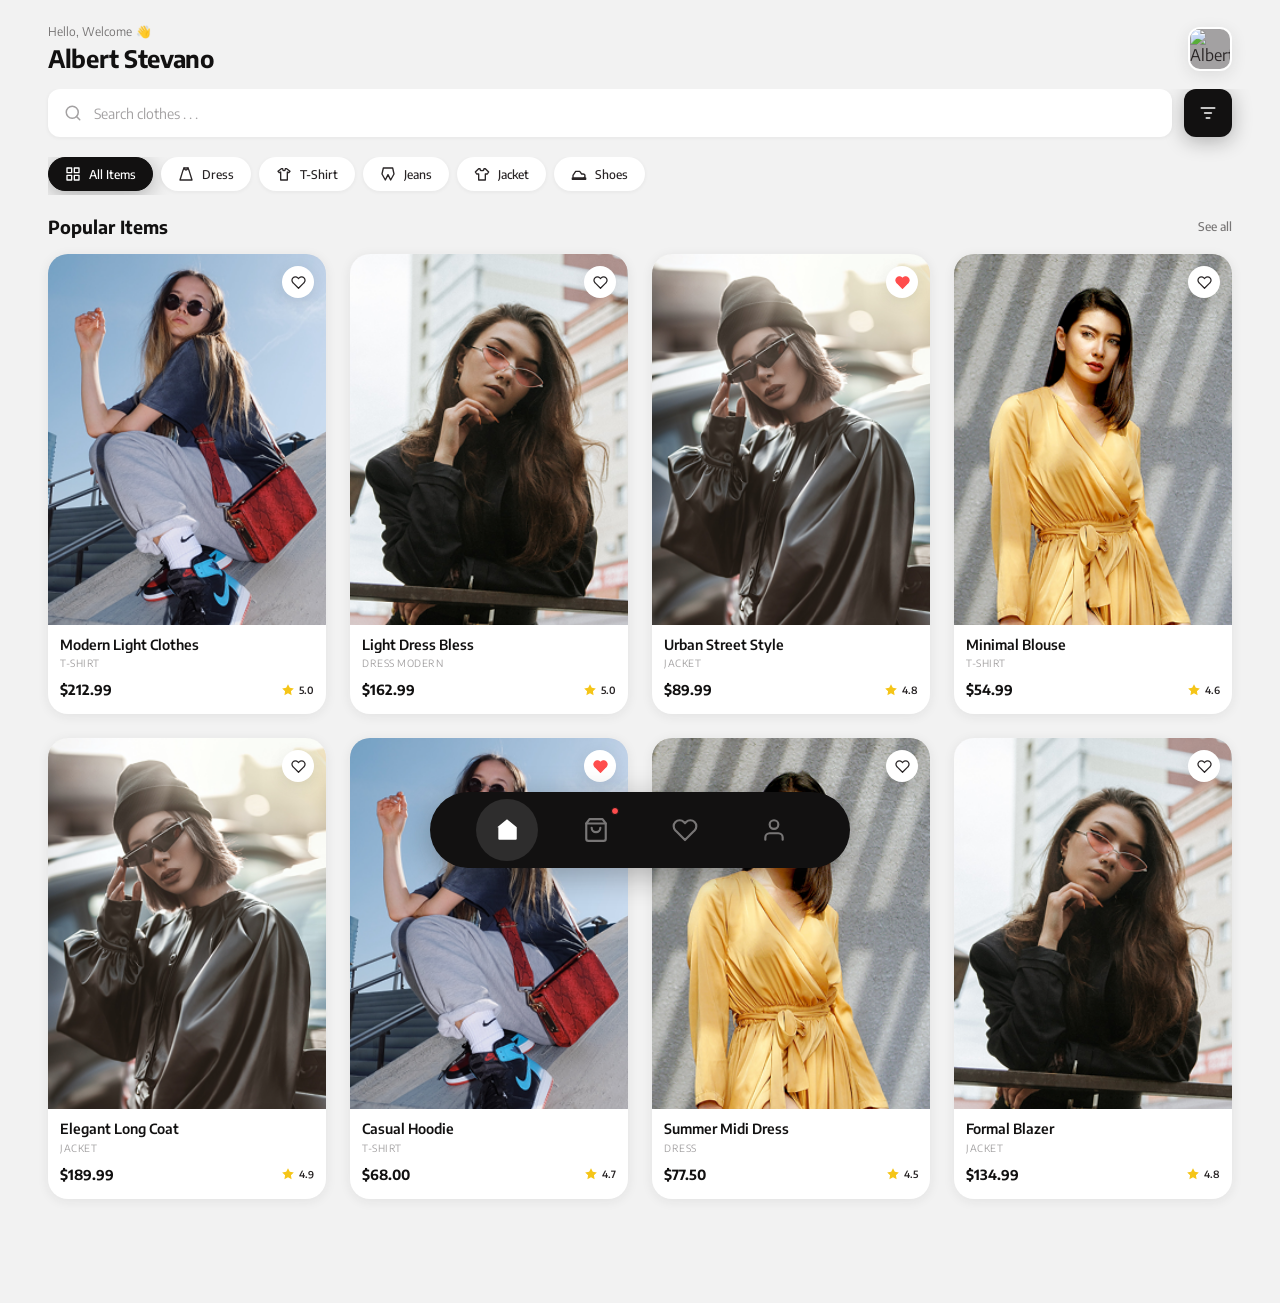
==== index.html @ 37c32e13 "feat :memo: : TEST" ====
<!DOCTYPE html>
<html lang="en">
<head>
  <meta charset="UTF-8" />
  <meta name="viewport" content="width=device-width, initial-scale=1.0" />
  <meta name="description" content="Clothing Store — Discover the latest fashion trends" />
  <title>Clothing Store — Home</title>
  <link rel="stylesheet" href="css/style.css" />
</head>
<body>

<div class="app">

  <!-- ─── Header ─────────────────────────── -->
  <header class="header" role="banner">
    <div class="greeting">
      <span class="hello">Hello, Welcome <span aria-hidden="true">👋</span></span>
      <h1 class="user-name">Albert Stevano</h1>
    </div>

    <a href="#profile" class="avatar" aria-label="View profile">
      <!-- Coloca tu foto en: storage/img/avatar.jpg -->
      <img src="storage/img/avatar.jpg" alt="Albert Stevano" />
    </a>
  </header>

  <!-- ─── Search ──────────────────────────── -->
  <section class="search" aria-label="Search products">
    <div class="search-wrap">
      <svg class="search-icon" viewBox="0 0 24 24" fill="none" stroke="currentColor"
           stroke-width="2" stroke-linecap="round" stroke-linejoin="round" aria-hidden="true">
        <circle cx="11" cy="11" r="8"/><path d="m21 21-4.35-4.35"/>
      </svg>
      <label for="search" class="u-hidden">Search clothes</label>
      <input id="search" class="search-input" type="search"
             placeholder="Search clothes . . ." autocomplete="off" />
    </div>

    <button class="filter-btn" type="button" aria-label="Open filters">
      <svg viewBox="0 0 24 24" fill="none" stroke="currentColor"
           stroke-width="2" stroke-linecap="round" stroke-linejoin="round" aria-hidden="true">
        <line x1="4" y1="6" x2="20" y2="6"/>
        <line x1="8" y1="12" x2="16" y2="12"/>
        <line x1="10" y1="18" x2="14" y2="18"/>
      </svg>
    </button>
  </section>

  <!-- ─── Categories ──────────────────────── -->
  <nav class="categories" aria-label="Product categories">
    <ul class="cat-list" role="list">

      <li>
        <a href="#all" class="cat-item active" aria-current="true">
          <svg viewBox="0 0 24 24" fill="none" stroke="currentColor" stroke-width="2"
               stroke-linecap="round" stroke-linejoin="round" aria-hidden="true">
            <rect x="3" y="3" width="7" height="7"/><rect x="14" y="3" width="7" height="7"/>
            <rect x="3" y="14" width="7" height="7"/><rect x="14" y="14" width="7" height="7"/>
          </svg>
          All Items
        </a>
      </li>

      <li>
        <a href="#dress" class="cat-item">
          <svg viewBox="0 0 24 24" fill="none" stroke="currentColor" stroke-width="2"
               stroke-linecap="round" stroke-linejoin="round" aria-hidden="true">
            <path d="M9 3H15L17 8L21 21H3L7 8L9 3Z"/>
            <path d="M9 3C9 3 10 6 12 6C14 6 15 3 15 3"/>
          </svg>
          Dress
        </a>
      </li>

      <li>
        <a href="#tshirt" class="cat-item">
          <svg viewBox="0 0 24 24" fill="none" stroke="currentColor" stroke-width="2"
               stroke-linecap="round" stroke-linejoin="round" aria-hidden="true">
            <path d="M3 8L8 4H10C10 4 10 7 12 7C14 7 14 4 14 4H16L21 8L19 10L17 9V21H7V9L5 10L3 8Z"/>
          </svg>
          T-Shirt
        </a>
      </li>

      <li>
        <a href="#jeans" class="cat-item">
          <svg viewBox="0 0 24 24" fill="none" stroke="currentColor" stroke-width="2"
               stroke-linecap="round" stroke-linejoin="round" aria-hidden="true">
            <path d="M5 3H19L21 12L16 21L12 13L8 21L3 12L5 3Z"/>
          </svg>
          Jeans
        </a>
      </li>

      <li>
        <a href="#jacket" class="cat-item">
          <svg viewBox="0 0 24 24" fill="none" stroke="currentColor" stroke-width="2"
               stroke-linecap="round" stroke-linejoin="round" aria-hidden="true">
            <path d="M2 9L7 4H9C9 4 9 7 12 7C15 7 15 4 15 4H17L22 9L20 12H17V21H7V12H4L2 9Z"/>
          </svg>
          Jacket
        </a>
      </li>

      <li>
        <a href="#shoes" class="cat-item">
          <svg viewBox="0 0 24 24" fill="none" stroke="currentColor" stroke-width="2"
               stroke-linecap="round" stroke-linejoin="round" aria-hidden="true">
            <path d="M2 18h20v2H2zM3 14l4-6h6l3 4h2a3 3 0 0 1 0 6H3v-4z"/>
          </svg>
          Shoes
        </a>
      </li>

    </ul>
  </nav>

  <!-- ─── Main Content ─────────────────────── -->
  <main id="main-content">

    <div class="section-head">
      <h2 class="section-title">Popular Items</h2>
      <a href="#all-items" class="view-all">See all</a>
    </div>

    <section class="products" aria-label="Product listing">
      <div class="products-grid">

        <!-- Card 1 -->
        <article class="product-card">
          <a href="views/detail.html#product-1" class="product-img" aria-label="View Modern Light Clothes">
            <!-- Coloca la imagen en: storage/img/product-1.jpg -->
            <img src="storage/img/product-1.png" alt="Modern Light Clothes" />
            <button class="btn-fav" aria-label="Add to favorites" type="button">
              <svg viewBox="0 0 24 24" fill="none" stroke="currentColor" stroke-width="2"
                   stroke-linecap="round" stroke-linejoin="round" aria-hidden="true">
                <path d="M20.84 4.61a5.5 5.5 0 0 0-7.78 0L12 5.67l-1.06-1.06a5.5 5.5 0 0 0-7.78 7.78l1.06 1.06L12 21.23l7.78-7.78 1.06-1.06a5.5 5.5 0 0 0 0-7.78z"/>
              </svg>
            </button>
          </a>
          <div class="card-body">
            <h3 class="product-title">Modern Light Clothes</h3>
            <span class="product-cat">T-Shirt</span>
            <div class="card-footer">
              <span class="product-price">$212.99</span>
              <div class="rating" aria-label="5.0 stars">
                <svg class="star-icon" viewBox="0 0 24 24" aria-hidden="true">
                  <polygon points="12 2 15.09 8.26 22 9.27 17 14.14 18.18 21.02 12 17.77 5.82 21.02 7 14.14 2 9.27 8.91 8.26 12 2"/>
                </svg>
                <span class="rating-val">5.0</span>
              </div>
            </div>
          </div>
        </article>

        <!-- Card 2 -->
        <article class="product-card">
          <a href="views/detail.html#product-2" class="product-img" aria-label="View Light Dress Bless">
            <!-- Coloca la imagen en: storage/img/product-2.jpg -->
            <img src="storage/img/product-2.png" alt="Light Dress Bless" />
            <button class="btn-fav" aria-label="Add to favorites" type="button">
              <svg viewBox="0 0 24 24" fill="none" stroke="currentColor" stroke-width="2"
                   stroke-linecap="round" stroke-linejoin="round" aria-hidden="true">
                <path d="M20.84 4.61a5.5 5.5 0 0 0-7.78 0L12 5.67l-1.06-1.06a5.5 5.5 0 0 0-7.78 7.78l1.06 1.06L12 21.23l7.78-7.78 1.06-1.06a5.5 5.5 0 0 0 0-7.78z"/>
              </svg>
            </button>
          </a>
          <div class="card-body">
            <h3 class="product-title">Light Dress Bless</h3>
            <span class="product-cat">Dress modern</span>
            <div class="card-footer">
              <span class="product-price">$162.99</span>
              <div class="rating" aria-label="5.0 stars">
                <svg class="star-icon" viewBox="0 0 24 24" aria-hidden="true">
                  <polygon points="12 2 15.09 8.26 22 9.27 17 14.14 18.18 21.02 12 17.77 5.82 21.02 7 14.14 2 9.27 8.91 8.26 12 2"/>
                </svg>
                <span class="rating-val">5.0</span>
              </div>
            </div>
          </div>
        </article>

        <!-- Card 3 -->
        <article class="product-card">
          <a href="views/detail.html#product-3" class="product-img" aria-label="View Urban Street Style">
            <!-- Coloca la imagen en: storage/img/product-3.jpg -->
            <img src="storage/img/product-3.png" alt="Urban Street Style" />
            <button class="btn-fav active" aria-label="Remove from favorites" type="button">
              <svg viewBox="0 0 24 24" fill="currentColor" stroke="currentColor" stroke-width="2"
                   stroke-linecap="round" stroke-linejoin="round" aria-hidden="true"
                   style="fill:#FF4D4D;color:#FF4D4D">
                <path d="M20.84 4.61a5.5 5.5 0 0 0-7.78 0L12 5.67l-1.06-1.06a5.5 5.5 0 0 0-7.78 7.78l1.06 1.06L12 21.23l7.78-7.78 1.06-1.06a5.5 5.5 0 0 0 0-7.78z"/>
              </svg>
            </button>
          </a>
          <div class="card-body">
            <h3 class="product-title">Urban Street Style</h3>
            <span class="product-cat">Jacket</span>
            <div class="card-footer">
              <span class="product-price">$89.99</span>
              <div class="rating" aria-label="4.8 stars">
                <svg class="star-icon" viewBox="0 0 24 24" aria-hidden="true">
                  <polygon points="12 2 15.09 8.26 22 9.27 17 14.14 18.18 21.02 12 17.77 5.82 21.02 7 14.14 2 9.27 8.91 8.26 12 2"/>
                </svg>
                <span class="rating-val">4.8</span>
              </div>
            </div>
          </div>
        </article>

        <!-- Card 4 -->
        <article class="product-card">
          <a href="views/detail.html#product-4" class="product-img" aria-label="View Minimal Blouse">
            <!-- Coloca la imagen en: storage/img/product-4.jpg -->
            <img src="storage/img/product-4.png" alt="Minimal Blouse" />
            <button class="btn-fav" aria-label="Add to favorites" type="button">
              <svg viewBox="0 0 24 24" fill="none" stroke="currentColor" stroke-width="2"
                   stroke-linecap="round" stroke-linejoin="round" aria-hidden="true">
                <path d="M20.84 4.61a5.5 5.5 0 0 0-7.78 0L12 5.67l-1.06-1.06a5.5 5.5 0 0 0-7.78 7.78l1.06 1.06L12 21.23l7.78-7.78 1.06-1.06a5.5 5.5 0 0 0 0-7.78z"/>
              </svg>
            </button>
          </a>
          <div class="card-body">
            <h3 class="product-title">Minimal Blouse</h3>
            <span class="product-cat">T-Shirt</span>
            <div class="card-footer">
              <span class="product-price">$54.99</span>
              <div class="rating" aria-label="4.6 stars">
                <svg class="star-icon" viewBox="0 0 24 24" aria-hidden="true">
                  <polygon points="12 2 15.09 8.26 22 9.27 17 14.14 18.18 21.02 12 17.77 5.82 21.02 7 14.14 2 9.27 8.91 8.26 12 2"/>
                </svg>
                <span class="rating-val">4.6</span>
              </div>
            </div>
          </div>
        </article>

        <!-- Card 5 — NEW: Elegant Coat -->
        <article class="product-card">
          <a href="views/detail.html#product-5" class="product-img" aria-label="View Elegant Coat">
            <!-- Coloca la imagen en: storage/img/product-5.jpg -->
            <img src="storage/img/product-3.png" alt="Elegant Long Coat" />
            <button class="btn-fav" aria-label="Add to favorites" type="button">
              <svg viewBox="0 0 24 24" fill="none" stroke="currentColor" stroke-width="2"
                   stroke-linecap="round" stroke-linejoin="round" aria-hidden="true">
                <path d="M20.84 4.61a5.5 5.5 0 0 0-7.78 0L12 5.67l-1.06-1.06a5.5 5.5 0 0 0-7.78 7.78l1.06 1.06L12 21.23l7.78-7.78 1.06-1.06a5.5 5.5 0 0 0 0-7.78z"/>
              </svg>
            </button>
          </a>
          <div class="card-body">
            <h3 class="product-title">Elegant Long Coat</h3>
            <span class="product-cat">Jacket</span>
            <div class="card-footer">
              <span class="product-price">$189.99</span>
              <div class="rating" aria-label="4.9 stars">
                <svg class="star-icon" viewBox="0 0 24 24" aria-hidden="true">
                  <polygon points="12 2 15.09 8.26 22 9.27 17 14.14 18.18 21.02 12 17.77 5.82 21.02 7 14.14 2 9.27 8.91 8.26 12 2"/>
                </svg>
                <span class="rating-val">4.9</span>
              </div>
            </div>
          </div>
        </article>

        <!-- Card 6 — NEW: Casual Hoodie -->
        <article class="product-card">
          <a href="views/detail.html#product-6" class="product-img" aria-label="View Casual Hoodie">
            <!-- Coloca la imagen en: storage/img/product-6.jpg -->
            <img src="storage/img/product-1.png" alt="Casual Hoodie" />
            <button class="btn-fav active" aria-label="Remove from favorites" type="button">
              <svg viewBox="0 0 24 24" fill="currentColor" stroke="currentColor" stroke-width="2"
                   stroke-linecap="round" stroke-linejoin="round" aria-hidden="true"
                   style="fill:#FF4D4D;color:#FF4D4D">
                <path d="M20.84 4.61a5.5 5.5 0 0 0-7.78 0L12 5.67l-1.06-1.06a5.5 5.5 0 0 0-7.78 7.78l1.06 1.06L12 21.23l7.78-7.78 1.06-1.06a5.5 5.5 0 0 0 0-7.78z"/>
              </svg>
            </button>
          </a>
          <div class="card-body">
            <h3 class="product-title">Casual Hoodie</h3>
            <span class="product-cat">T-Shirt</span>
            <div class="card-footer">
              <span class="product-price">$68.00</span>
              <div class="rating" aria-label="4.7 stars">
                <svg class="star-icon" viewBox="0 0 24 24" aria-hidden="true">
                  <polygon points="12 2 15.09 8.26 22 9.27 17 14.14 18.18 21.02 12 17.77 5.82 21.02 7 14.14 2 9.27 8.91 8.26 12 2"/>
                </svg>
                <span class="rating-val">4.7</span>
              </div>
            </div>
          </div>
        </article>

        <!-- Card 7 — NEW: Summer Midi Dress -->
        <article class="product-card">
          <a href="views/detail.html#product-7" class="product-img" aria-label="View Summer Midi Dress">
            <!-- Coloca la imagen en: storage/img/product-7.jpg -->
            <img src="storage/img/product-4.png" alt="Summer Midi Dress" />
            <button class="btn-fav" aria-label="Add to favorites" type="button">
              <svg viewBox="0 0 24 24" fill="none" stroke="currentColor" stroke-width="2"
                   stroke-linecap="round" stroke-linejoin="round" aria-hidden="true">
                <path d="M20.84 4.61a5.5 5.5 0 0 0-7.78 0L12 5.67l-1.06-1.06a5.5 5.5 0 0 0-7.78 7.78l1.06 1.06L12 21.23l7.78-7.78 1.06-1.06a5.5 5.5 0 0 0 0-7.78z"/>
              </svg>
            </button>
          </a>
          <div class="card-body">
            <h3 class="product-title">Summer Midi Dress</h3>
            <span class="product-cat">Dress</span>
            <div class="card-footer">
              <span class="product-price">$77.50</span>
              <div class="rating" aria-label="4.5 stars">
                <svg class="star-icon" viewBox="0 0 24 24" aria-hidden="true">
                  <polygon points="12 2 15.09 8.26 22 9.27 17 14.14 18.18 21.02 12 17.77 5.82 21.02 7 14.14 2 9.27 8.91 8.26 12 2"/>
                </svg>
                <span class="rating-val">4.5</span>
              </div>
            </div>
          </div>
        </article>

        <!-- Card 8 — NEW: Formal Blazer -->
        <article class="product-card">
          <a href="views/detail.html#product-8" class="product-img" aria-label="View Formal Blazer">
            <!-- Coloca la imagen en: storage/img/product-8.jpg -->
            <img src="storage/img/product-2.png" alt="Formal Blazer" />
            <button class="btn-fav" aria-label="Add to favorites" type="button">
              <svg viewBox="0 0 24 24" fill="none" stroke="currentColor" stroke-width="2"
                   stroke-linecap="round" stroke-linejoin="round" aria-hidden="true">
                <path d="M20.84 4.61a5.5 5.5 0 0 0-7.78 0L12 5.67l-1.06-1.06a5.5 5.5 0 0 0-7.78 7.78l1.06 1.06L12 21.23l7.78-7.78 1.06-1.06a5.5 5.5 0 0 0 0-7.78z"/>
              </svg>
            </button>
          </a>
          <div class="card-body">
            <h3 class="product-title">Formal Blazer</h3>
            <span class="product-cat">Jacket</span>
            <div class="card-footer">
              <span class="product-price">$134.99</span>
              <div class="rating" aria-label="4.8 stars">
                <svg class="star-icon" viewBox="0 0 24 24" aria-hidden="true">
                  <polygon points="12 2 15.09 8.26 22 9.27 17 14.14 18.18 21.02 12 17.77 5.82 21.02 7 14.14 2 9.27 8.91 8.26 12 2"/>
                </svg>
                <span class="rating-val">4.8</span>
              </div>
            </div>
          </div>
        </article>

      </div><!-- /.products-grid -->
    </section>

  </main>

  <!-- ─── Bottom Navigation ─────────────── -->
  <nav class="bottom-nav" aria-label="Main navigation">

    <a href="/index.html" class="nav-item active" aria-current="page" aria-label="Home">
      <svg viewBox="0 0 24 24" fill="currentColor" stroke="none" aria-hidden="true">
        <path d="M3 9.5L12 2l9 7.5V20a1 1 0 0 1-1 1H5a1 1 0 0 1-1-1V9.5z"/>
      </svg>
    </a>

    <a href="views/checkout.html" class="nav-item" aria-label="Shopping cart">
      <svg viewBox="0 0 24 24" fill="none" stroke="currentColor" stroke-width="2"
           stroke-linecap="round" stroke-linejoin="round" aria-hidden="true">
        <path d="M6 2L3 6v14a2 2 0 0 0 2 2h14a2 2 0 0 0 2-2V6l-3-4z"/>
        <line x1="3" y1="6" x2="21" y2="6"/>
        <path d="M16 10a4 4 0 0 1-8 0"/>
      </svg>
      <span class="nav-badge" aria-label="2 items in cart"></span>
    </a>

    <a href="#favorites" class="nav-item" aria-label="Favorites">
      <svg viewBox="0 0 24 24" fill="none" stroke="currentColor" stroke-width="2"
           stroke-linecap="round" stroke-linejoin="round" aria-hidden="true">
        <path d="M20.84 4.61a5.5 5.5 0 0 0-7.78 0L12 5.67l-1.06-1.06a5.5 5.5 0 0 0-7.78 7.78l1.06 1.06L12 21.23l7.78-7.78 1.06-1.06a5.5 5.5 0 0 0 0-7.78z"/>
      </svg>
    </a>

    <a href="#profile" class="nav-item" aria-label="Profile">
      <svg viewBox="0 0 24 24" fill="none" stroke="currentColor" stroke-width="2"
           stroke-linecap="round" stroke-linejoin="round" aria-hidden="true">
        <path d="M20 21v-2a4 4 0 0 0-4-4H8a4 4 0 0 0-4 4v2"/>
        <circle cx="12" cy="7" r="4"/>
      </svg>
    </a>

  </nav>

</div><!-- /.app -->

</body>
</html>
---- css/style.css ----
/* ============================================
   STYLE.CSS — Home Page  (v2)
   E-Commerce Clothing Store
   ============================================ */

@import url('./variables.css');

/* ─── Reset ───────────────────────────────── */
*, *::before, *::after { box-sizing: border-box; margin: 0; padding: 0; }
html { font-size: 16px; -webkit-text-size-adjust: 100%; scroll-behavior: smooth; }

body {
  font-family: var(--font-family);
  color: var(--color-dark);
  background-color: var(--color-bg);
  min-height: 100vh;
  display: flex;
  justify-content: center;
}

a { text-decoration: none; color: inherit; }
img { display: block; max-width: 100%; }
button { cursor: pointer; font-family: var(--font-family); border: none; background: none; }
input { font-family: var(--font-family); }
ul, ol { list-style: none; }

/* Accessibility helper */
.u-hidden {
  position: absolute; width: 1px; height: 1px;
  overflow: hidden; clip: rect(0 0 0 0); white-space: nowrap;
}

/* ─── App Shell ───────────────────────────── */
.app {
  width: 100%;
  max-width: var(--max-width-mobile);
  min-height: 100vh;
  background-color: var(--color-bg);
  position: relative;
  display: flex;
  flex-direction: column;
  padding-bottom: calc(var(--navbar-height) + var(--space-6));
  overflow-x: hidden;
}

/* ─── Header ──────────────────────────────── */
.header {
  display: flex;
  align-items: center;
  justify-content: space-between;
  padding: var(--space-6) var(--space-5) var(--space-4);
  background-color: var(--color-bg);
  position: sticky;
  top: 0;
  z-index: 100;
}

.greeting { display: flex; flex-direction: column; }

.hello {
  font-size: var(--font-size-sm);
  color: var(--color-mid-gray);
  display: flex; align-items: center; gap: var(--space-1);
  margin-bottom: var(--space-1);
}

.user-name {
  font-size: var(--font-size-xl);
  font-weight: var(--font-weight-bold);
  color: var(--color-black);
  letter-spacing: -0.3px;
}

.avatar {
  width: 44px; height: 44px;
  border-radius: var(--radius-md);
  overflow: hidden; flex-shrink: 0;
  background-color: var(--color-light-gray);
  border: 2px solid var(--color-white);
  box-shadow: var(--shadow-md);
}
.avatar img, .avatar svg { width: 100%; height: 100%; object-fit: cover; display: block; }

/* ─── Search ──────────────────────────────── */
.search {
  display: flex;
  align-items: center;
  gap: var(--space-3);
  padding: 0 var(--space-5) var(--space-5);
}

.search-wrap { flex: 1; position: relative; }

.search-icon {
  position: absolute; left: var(--space-4); top: 50%;
  transform: translateY(-50%);
  color: var(--color-light-gray); width: 18px; height: 18px;
  pointer-events: none;
}

.search-input {
  width: 100%; height: 48px;
  padding: 0 var(--space-4) 0 calc(var(--space-4) + 22px + var(--space-2));
  background-color: var(--color-white);
  border: none; border-radius: var(--radius-md);
  font-size: var(--font-size-base); color: var(--color-dark);
  outline: none; box-shadow: var(--shadow-sm);
  transition: box-shadow var(--transition-base);
}
.search-input::placeholder { color: var(--color-light-gray); }
.search-input:focus { box-shadow: var(--shadow-md); }

.filter-btn {
  width: 48px; height: 48px;
  background-color: var(--color-black); border-radius: var(--radius-md);
  display: flex; align-items: center; justify-content: center;
  flex-shrink: 0; box-shadow: var(--shadow-btn);
  transition: background-color var(--transition-fast), transform var(--transition-fast);
}
.filter-btn:hover, .filter-btn:active { background-color: var(--color-dark); transform: scale(0.96); }
.filter-btn svg { width: 20px; height: 20px; color: var(--color-white); }

/* ─── Categories ──────────────────────────── */
.categories { padding: 0 var(--space-5) var(--space-5); }

.cat-list {
  display: flex; gap: var(--space-2);
  overflow-x: auto; scrollbar-width: none; -ms-overflow-style: none;
  padding-bottom: var(--space-1);
}
.cat-list::-webkit-scrollbar { display: none; }

.cat-item {
  display: flex; align-items: center; gap: var(--space-2);
  padding: var(--space-2) var(--space-4);
  border-radius: var(--radius-full);
  font-size: var(--font-size-sm); font-weight: var(--font-weight-medium);
  white-space: nowrap; cursor: pointer;
  border: 1.5px solid transparent;
  transition: all var(--transition-base);
  background-color: var(--color-white); color: var(--color-dark);
  box-shadow: var(--shadow-sm); text-decoration: none;
}
.cat-item svg { width: 16px; height: 16px; flex-shrink: 0; }
.cat-item:hover { border-color: var(--color-dark); }
.cat-item.active {
  background-color: var(--color-black); color: var(--color-white);
  border-color: var(--color-black); box-shadow: var(--shadow-btn);
}

/* ─── Section Head ────────────────────────── */
.section-head {
  display: flex; align-items: center; justify-content: space-between;
  padding: 0 var(--space-5) var(--space-4);
}

.section-title {
  font-size: var(--font-size-lg); font-weight: var(--font-weight-bold);
  color: var(--color-black);
}

.view-all {
  font-size: var(--font-size-sm); font-weight: var(--font-weight-medium);
  color: var(--color-mid-gray); transition: color var(--transition-fast);
}
.view-all:hover { color: var(--color-dark); }

/* ─── Products ────────────────────────────── */
.products { padding: 0 var(--space-5); }

.products-grid {
  display: grid;
  grid-template-columns: repeat(2, 1fr);
  gap: var(--space-4);
}

/* ─── Product Card ────────────────────────── */
.product-card {
  background-color: var(--color-white);
  border-radius: var(--radius-xl);
  overflow: hidden;
  box-shadow: var(--shadow-card);
  transition: transform var(--transition-base), box-shadow var(--transition-base);
  display: flex; flex-direction: column;
  text-decoration: none; color: inherit;
}
.product-card:hover { transform: translateY(-3px); box-shadow: var(--shadow-lg); }
.product-card:active { transform: translateY(0); }

/* Product image */
.product-img {
  position: relative;
  width: 100%; aspect-ratio: 3 / 4;
  background-color: #E8E6E4;  /* neutral fallback while image loads / is empty */
  overflow: hidden; display: block;
}
.product-img img {
  width: 100%; height: 100%;
  object-fit: cover; object-position: center top;
  display: block;
  transition: transform var(--transition-slow);
}
/* Keep hover zoom working when img is present */
.product-card:hover .product-img img { transform: scale(1.04); }

/* Favorite button */
.btn-fav {
  position: absolute; top: var(--space-3); right: var(--space-3);
  width: 32px; height: 32px;
  background-color: var(--color-white); border-radius: var(--radius-full);
  display: flex; align-items: center; justify-content: center;
  box-shadow: var(--shadow-md);
  transition: transform var(--transition-fast), background-color var(--transition-fast);
  z-index: 2; border: none; cursor: pointer;
}
.btn-fav:hover { transform: scale(1.1); background-color: var(--color-bg); }
.btn-fav svg { width: 15px; height: 15px; color: var(--color-dark); }
.btn-fav.active svg { fill: #FF4D4D; color: #FF4D4D; }

/* Card body */
.card-body {
  padding: var(--space-3) var(--space-3) var(--space-4);
  display: flex; flex-direction: column; gap: var(--space-1); flex: 1;
}

.product-title {
  font-size: var(--font-size-base); font-weight: var(--font-weight-semibold);
  color: var(--color-black); line-height: var(--line-height-tight);
  white-space: nowrap; overflow: hidden; text-overflow: ellipsis;
}

.product-cat {
  font-size: var(--font-size-xs); color: var(--color-light-gray);
  text-transform: uppercase; letter-spacing: 0.5px;
}

.card-footer {
  display: flex; align-items: center; justify-content: space-between;
  margin-top: var(--space-2);
}

.product-price {
  font-size: var(--font-size-base); font-weight: var(--font-weight-bold);
  color: var(--color-black);
}

.rating { display: flex; align-items: center; gap: var(--space-1); }

.star-icon { width: 14px; height: 14px; fill: var(--color-star); color: var(--color-star); }

.rating-val {
  font-size: var(--font-size-xs); font-weight: var(--font-weight-semibold);
  color: var(--color-dark);
}

/* ─── Bottom Navigation ───────────────────── */
.bottom-nav {
  position: fixed; bottom: 0;
  left: 50%; transform: translateX(-50%);
  width: 100%; max-width: var(--max-width-mobile);
  height: var(--navbar-height);
  background-color: var(--color-black);
  border-radius: var(--radius-2xl) var(--radius-2xl) 0 0;
  display: flex; align-items: center; justify-content: space-around;
  padding: 0 var(--space-6); z-index: 200;
  box-shadow: 0 -4px 24px rgba(18,17,17,0.20);
  transition: bottom var(--transition-base), border-radius var(--transition-base),
              max-width var(--transition-base), box-shadow var(--transition-base);
}

.nav-item {
  display: flex; align-items: center; justify-content: center;
  width: 56px; height: 56px;
  border-radius: var(--radius-full);
  text-decoration: none;
  transition: all var(--transition-base);
  position: relative;
}
.nav-item svg {
  width: 24px; height: 24px;
  color: var(--color-mid-gray); transition: color var(--transition-fast);
}
.nav-item.active { background-color: rgba(242,242,242,0.12); }
.nav-item.active svg { color: var(--color-white); }

.nav-badge {
  position: absolute; top: 8px; right: 8px;
  width: 8px; height: 8px;
  background-color: #FF4D4D; border-radius: var(--radius-full);
  border: 1.5px solid var(--color-black);
}

/* ══════════════════════════════════════════
   RESPONSIVE BREAKPOINTS
   ══════════════════════════════════════════ */

/* 480px — Large phones */
@media (min-width: 480px) {
  .header, .section-head     { padding-left: var(--space-6); padding-right: var(--space-6); }
  .search, .categories       { padding-left: var(--space-6); padding-right: var(--space-6); }
  .products                  { padding: 0 var(--space-6); }
}

/* 768px — Tablet: 3-column grid */
@media (min-width: 768px) {
  body { background-color: #EAEAEA; }

  .app {
    max-width: 100%;
    padding-bottom: calc(var(--navbar-height) + var(--space-8));
  }

  .header, .section-head     { padding-left: var(--space-8); padding-right: var(--space-8); }
  .search, .categories       { padding-left: var(--space-8); padding-right: var(--space-8); }
  .products                  { padding: 0 var(--space-8); }

  .products-grid             { grid-template-columns: repeat(3, 1fr); gap: var(--space-5); }

  /* Floating pill nav on tablet — lifts off the bottom edge */
  .bottom-nav {
    max-width: 380px;
    bottom: var(--space-5);
    border-radius: var(--radius-full);
    box-shadow: 0 8px 32px rgba(18,17,17,0.30);
  }
}

/* 1024px — Desktop: 4-column grid */
@media (min-width: 1024px) {
  .app                       { max-width: 1280px; }
  .bottom-nav                { max-width: 1280px; }

  .header, .section-head     { padding-left: var(--space-10); padding-right: var(--space-10); }
  .search, .categories       { padding-left: var(--space-10); padding-right: var(--space-10); }
  .products                  { padding: 0 var(--space-10); }

  .products-grid             { grid-template-columns: repeat(4, 1fr); gap: var(--space-5); }
  .user-name                 { font-size: var(--font-size-2xl); }

  /* Slightly wider pill on desktop */
  .bottom-nav {
    max-width: 420px;
    bottom: var(--space-6);
    height: 76px;
    padding: 0 var(--space-8);
  }
  .nav-item                  { width: 62px; height: 62px; }
  .nav-item svg              { width: 26px; height: 26px; }
}

/* 1280px — Wide desktop */
@media (min-width: 1280px) {
  .app                       { max-width: 1440px; }

  .header, .section-head     { padding-left: var(--space-12); padding-right: var(--space-12); }
  .search, .categories       { padding-left: var(--space-12); padding-right: var(--space-12); }
  .products                  { padding: 0 var(--space-12); }
  .products-grid             { gap: var(--space-6); }

  /* Pill nav — keeps its 420px width centered */
  .bottom-nav                { bottom: var(--space-8); }
}
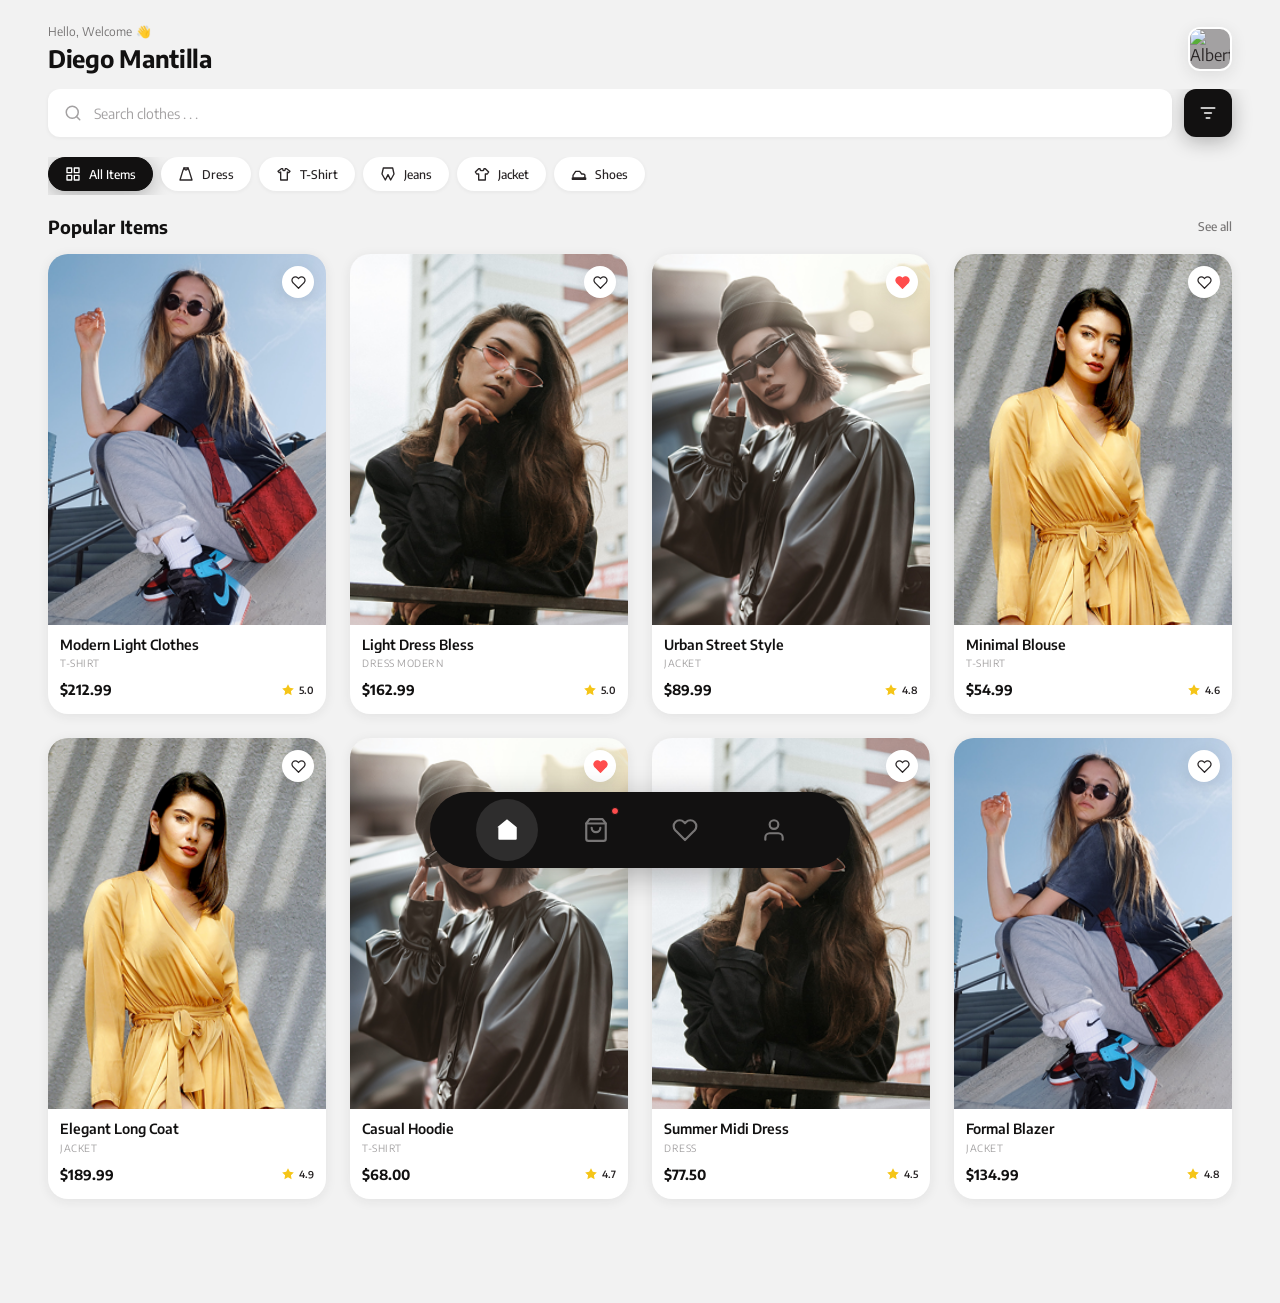
==== commit a51473fd: "feature" ====
--- a/index.html
+++ b/index.html
@@ -11,20 +11,18 @@
 
 <div class="app">
 
-  <!-- ─── Header ─────────────────────────── -->
   <header class="header" role="banner">
     <div class="greeting">
       <span class="hello">Hello, Welcome <span aria-hidden="true">👋</span></span>
-      <h1 class="user-name">Albert Stevano</h1>
+      <h1 class="user-name">Diego Mantilla</h1>
     </div>
 
     <a href="#profile" class="avatar" aria-label="View profile">
-      <!-- Coloca tu foto en: storage/img/avatar.jpg -->
+
       <img src="storage/img/avatar.jpg" alt="Albert Stevano" />
     </a>
   </header>
 
-  <!-- ─── Search ──────────────────────────── -->
   <section class="search" aria-label="Search products">
     <div class="search-wrap">
       <svg class="search-icon" viewBox="0 0 24 24" fill="none" stroke="currentColor"
@@ -46,7 +44,6 @@
     </button>
   </section>
 
-  <!-- ─── Categories ──────────────────────── -->
   <nav class="categories" aria-label="Product categories">
     <ul class="cat-list" role="list">
 
@@ -115,7 +112,6 @@
     </ul>
   </nav>
 
-  <!-- ─── Main Content ─────────────────────── -->
   <main id="main-content">
 
     <div class="section-head">
@@ -126,10 +122,9 @@
     <section class="products" aria-label="Product listing">
       <div class="products-grid">
 
-        <!-- Card 1 -->
         <article class="product-card">
           <a href="views/detail.html#product-1" class="product-img" aria-label="View Modern Light Clothes">
-            <!-- Coloca la imagen en: storage/img/product-1.jpg -->
+
             <img src="storage/img/product-1.png" alt="Modern Light Clothes" />
             <button class="btn-fav" aria-label="Add to favorites" type="button">
               <svg viewBox="0 0 24 24" fill="none" stroke="currentColor" stroke-width="2"
@@ -153,10 +148,9 @@
           </div>
         </article>
 
-        <!-- Card 2 -->
         <article class="product-card">
           <a href="views/detail.html#product-2" class="product-img" aria-label="View Light Dress Bless">
-            <!-- Coloca la imagen en: storage/img/product-2.jpg -->
+
             <img src="storage/img/product-2.png" alt="Light Dress Bless" />
             <button class="btn-fav" aria-label="Add to favorites" type="button">
               <svg viewBox="0 0 24 24" fill="none" stroke="currentColor" stroke-width="2"
@@ -180,10 +174,9 @@
           </div>
         </article>
 
-        <!-- Card 3 -->
         <article class="product-card">
           <a href="views/detail.html#product-3" class="product-img" aria-label="View Urban Street Style">
-            <!-- Coloca la imagen en: storage/img/product-3.jpg -->
+
             <img src="storage/img/product-3.png" alt="Urban Street Style" />
             <button class="btn-fav active" aria-label="Remove from favorites" type="button">
               <svg viewBox="0 0 24 24" fill="currentColor" stroke="currentColor" stroke-width="2"
@@ -208,10 +201,9 @@
           </div>
         </article>
 
-        <!-- Card 4 -->
         <article class="product-card">
           <a href="views/detail.html#product-4" class="product-img" aria-label="View Minimal Blouse">
-            <!-- Coloca la imagen en: storage/img/product-4.jpg -->
+
             <img src="storage/img/product-4.png" alt="Minimal Blouse" />
             <button class="btn-fav" aria-label="Add to favorites" type="button">
               <svg viewBox="0 0 24 24" fill="none" stroke="currentColor" stroke-width="2"
@@ -235,11 +227,10 @@
           </div>
         </article>
 
-        <!-- Card 5 — NEW: Elegant Coat -->
         <article class="product-card">
           <a href="views/detail.html#product-5" class="product-img" aria-label="View Elegant Coat">
-            <!-- Coloca la imagen en: storage/img/product-5.jpg -->
-            <img src="storage/img/product-3.png" alt="Elegant Long Coat" />
+
+            <img src="storage/img/product-4.png" alt="Elegant Long Coat" />
             <button class="btn-fav" aria-label="Add to favorites" type="button">
               <svg viewBox="0 0 24 24" fill="none" stroke="currentColor" stroke-width="2"
                    stroke-linecap="round" stroke-linejoin="round" aria-hidden="true">
@@ -262,11 +253,10 @@
           </div>
         </article>
 
-        <!-- Card 6 — NEW: Casual Hoodie -->
         <article class="product-card">
           <a href="views/detail.html#product-6" class="product-img" aria-label="View Casual Hoodie">
-            <!-- Coloca la imagen en: storage/img/product-6.jpg -->
-            <img src="storage/img/product-1.png" alt="Casual Hoodie" />
+
+            <img src="storage/img/product-3.png" alt="Casual Hoodie" />
             <button class="btn-fav active" aria-label="Remove from favorites" type="button">
               <svg viewBox="0 0 24 24" fill="currentColor" stroke="currentColor" stroke-width="2"
                    stroke-linecap="round" stroke-linejoin="round" aria-hidden="true"
@@ -290,11 +280,10 @@
           </div>
         </article>
 
-        <!-- Card 7 — NEW: Summer Midi Dress -->
         <article class="product-card">
           <a href="views/detail.html#product-7" class="product-img" aria-label="View Summer Midi Dress">
-            <!-- Coloca la imagen en: storage/img/product-7.jpg -->
-            <img src="storage/img/product-4.png" alt="Summer Midi Dress" />
+
+            <img src="storage/img/product-2.png" alt="Summer Midi Dress" />
             <button class="btn-fav" aria-label="Add to favorites" type="button">
               <svg viewBox="0 0 24 24" fill="none" stroke="currentColor" stroke-width="2"
                    stroke-linecap="round" stroke-linejoin="round" aria-hidden="true">
@@ -317,11 +306,10 @@
           </div>
         </article>
 
-        <!-- Card 8 — NEW: Formal Blazer -->
         <article class="product-card">
           <a href="views/detail.html#product-8" class="product-img" aria-label="View Formal Blazer">
-            <!-- Coloca la imagen en: storage/img/product-8.jpg -->
-            <img src="storage/img/product-2.png" alt="Formal Blazer" />
+
+            <img src="storage/img/product-1.png" alt="Formal Blazer" />
             <button class="btn-fav" aria-label="Add to favorites" type="button">
               <svg viewBox="0 0 24 24" fill="none" stroke="currentColor" stroke-width="2"
                    stroke-linecap="round" stroke-linejoin="round" aria-hidden="true">
@@ -344,12 +332,11 @@
           </div>
         </article>
 
-      </div><!-- /.products-grid -->
+      </div>
     </section>
 
   </main>
 
-  <!-- ─── Bottom Navigation ─────────────── -->
   <nav class="bottom-nav" aria-label="Main navigation">
 
     <a href="/index.html" class="nav-item active" aria-current="page" aria-label="Home">
@@ -385,7 +372,7 @@
 
   </nav>
 
-</div><!-- /.app -->
+</div>
 
 </body>
 </html>
--- a/css/style.css
+++ b/css/style.css
@@ -1,11 +1,5 @@
-/* ============================================
-   STYLE.CSS — Home Page  (v2)
-   E-Commerce Clothing Store
-   ============================================ */
-
 @import url('./variables.css');
 
-/* ─── Reset ───────────────────────────────── */
 *, *::before, *::after { box-sizing: border-box; margin: 0; padding: 0; }
 html { font-size: 16px; -webkit-text-size-adjust: 100%; scroll-behavior: smooth; }
 
@@ -24,13 +18,11 @@
 input { font-family: var(--font-family); }
 ul, ol { list-style: none; }
 
-/* Accessibility helper */
 .u-hidden {
   position: absolute; width: 1px; height: 1px;
   overflow: hidden; clip: rect(0 0 0 0); white-space: nowrap;
 }
 
-/* ─── App Shell ───────────────────────────── */
 .app {
   width: 100%;
   max-width: var(--max-width-mobile);
@@ -43,7 +35,6 @@
   overflow-x: hidden;
 }
 
-/* ─── Header ──────────────────────────────── */
 .header {
   display: flex;
   align-items: center;
@@ -81,7 +72,6 @@
 }
 .avatar img, .avatar svg { width: 100%; height: 100%; object-fit: cover; display: block; }
 
-/* ─── Search ──────────────────────────────── */
 .search {
   display: flex;
   align-items: center;
@@ -120,7 +110,6 @@
 .filter-btn:hover, .filter-btn:active { background-color: var(--color-dark); transform: scale(0.96); }
 .filter-btn svg { width: 20px; height: 20px; color: var(--color-white); }
 
-/* ─── Categories ──────────────────────────── */
 .categories { padding: 0 var(--space-5) var(--space-5); }
 
 .cat-list {
@@ -148,7 +137,6 @@
   border-color: var(--color-black); box-shadow: var(--shadow-btn);
 }
 
-/* ─── Section Head ────────────────────────── */
 .section-head {
   display: flex; align-items: center; justify-content: space-between;
   padding: 0 var(--space-5) var(--space-4);
@@ -165,7 +153,6 @@
 }
 .view-all:hover { color: var(--color-dark); }
 
-/* ─── Products ────────────────────────────── */
 .products { padding: 0 var(--space-5); }
 
 .products-grid {
@@ -174,7 +161,6 @@
   gap: var(--space-4);
 }
 
-/* ─── Product Card ────────────────────────── */
 .product-card {
   background-color: var(--color-white);
   border-radius: var(--radius-xl);
@@ -187,11 +173,10 @@
 .product-card:hover { transform: translateY(-3px); box-shadow: var(--shadow-lg); }
 .product-card:active { transform: translateY(0); }
 
-/* Product image */
 .product-img {
   position: relative;
   width: 100%; aspect-ratio: 3 / 4;
-  background-color: #E8E6E4;  /* neutral fallback while image loads / is empty */
+  background-color: #E8E6E4;  
   overflow: hidden; display: block;
 }
 .product-img img {
@@ -200,10 +185,9 @@
   display: block;
   transition: transform var(--transition-slow);
 }
-/* Keep hover zoom working when img is present */
+
 .product-card:hover .product-img img { transform: scale(1.04); }
 
-/* Favorite button */
 .btn-fav {
   position: absolute; top: var(--space-3); right: var(--space-3);
   width: 32px; height: 32px;
@@ -217,7 +201,6 @@
 .btn-fav svg { width: 15px; height: 15px; color: var(--color-dark); }
 .btn-fav.active svg { fill: #FF4D4D; color: #FF4D4D; }
 
-/* Card body */
 .card-body {
   padding: var(--space-3) var(--space-3) var(--space-4);
   display: flex; flex-direction: column; gap: var(--space-1); flex: 1;
@@ -253,7 +236,6 @@
   color: var(--color-dark);
 }
 
-/* ─── Bottom Navigation ───────────────────── */
 .bottom-nav {
   position: fixed; bottom: 0;
   left: 50%; transform: translateX(-50%);
@@ -290,18 +272,12 @@
   border: 1.5px solid var(--color-black);
 }
 
-/* ══════════════════════════════════════════
-   RESPONSIVE BREAKPOINTS
-   ══════════════════════════════════════════ */
-
-/* 480px — Large phones */
 @media (min-width: 480px) {
   .header, .section-head     { padding-left: var(--space-6); padding-right: var(--space-6); }
   .search, .categories       { padding-left: var(--space-6); padding-right: var(--space-6); }
   .products                  { padding: 0 var(--space-6); }
 }
 
-/* 768px — Tablet: 3-column grid */
 @media (min-width: 768px) {
   body { background-color: #EAEAEA; }
 
@@ -316,7 +292,6 @@
 
   .products-grid             { grid-template-columns: repeat(3, 1fr); gap: var(--space-5); }
 
-  /* Floating pill nav on tablet — lifts off the bottom edge */
   .bottom-nav {
     max-width: 380px;
     bottom: var(--space-5);
@@ -325,7 +300,6 @@
   }
 }
 
-/* 1024px — Desktop: 4-column grid */
 @media (min-width: 1024px) {
   .app                       { max-width: 1280px; }
   .bottom-nav                { max-width: 1280px; }
@@ -337,7 +311,6 @@
   .products-grid             { grid-template-columns: repeat(4, 1fr); gap: var(--space-5); }
   .user-name                 { font-size: var(--font-size-2xl); }
 
-  /* Slightly wider pill on desktop */
   .bottom-nav {
     max-width: 420px;
     bottom: var(--space-6);
@@ -348,7 +321,6 @@
   .nav-item svg              { width: 26px; height: 26px; }
 }
 
-/* 1280px — Wide desktop */
 @media (min-width: 1280px) {
   .app                       { max-width: 1440px; }
 
@@ -357,6 +329,5 @@
   .products                  { padding: 0 var(--space-12); }
   .products-grid             { gap: var(--space-6); }
 
-  /* Pill nav — keeps its 420px width centered */
   .bottom-nav                { bottom: var(--space-8); }
 }
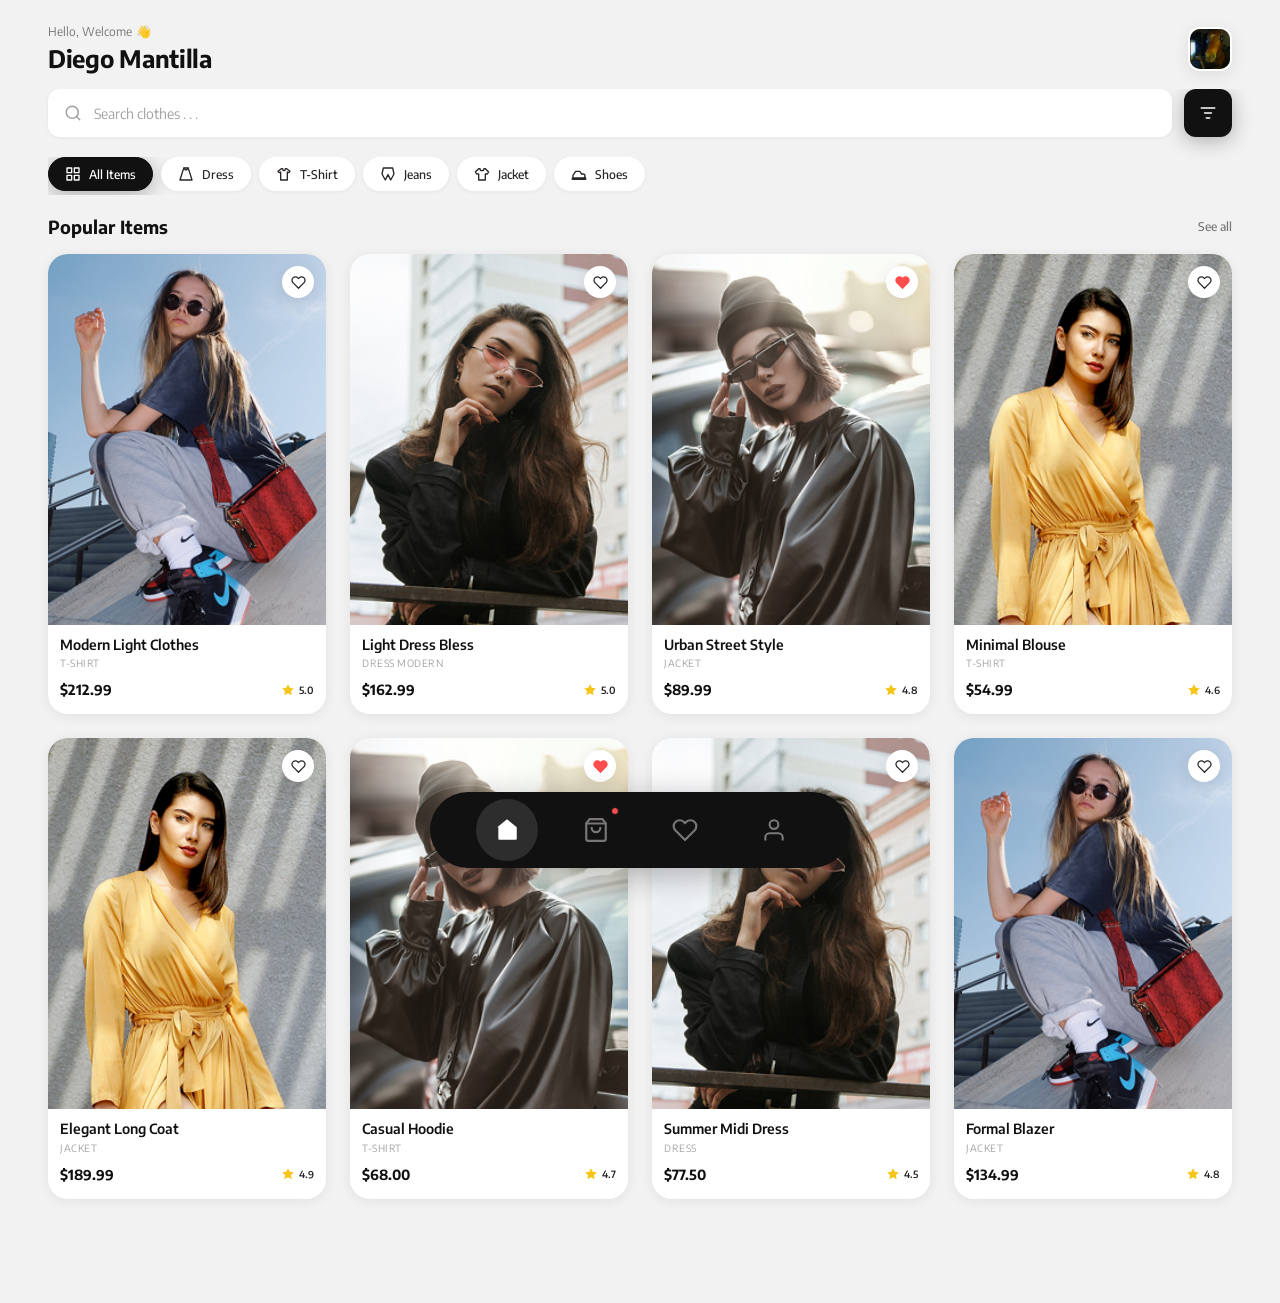
==== commit 8c2ec163: "feat :memo: : PROFILE" ====
--- a/index.html
+++ b/index.html
@@ -19,7 +19,7 @@
 
     <a href="#profile" class="avatar" aria-label="View profile">
 
-      <img src="storage/img/avatar.jpg" alt="Albert Stevano" />
+      <img src="storage/img/profile.png" alt="Albert Stevano" />
     </a>
   </header>
 
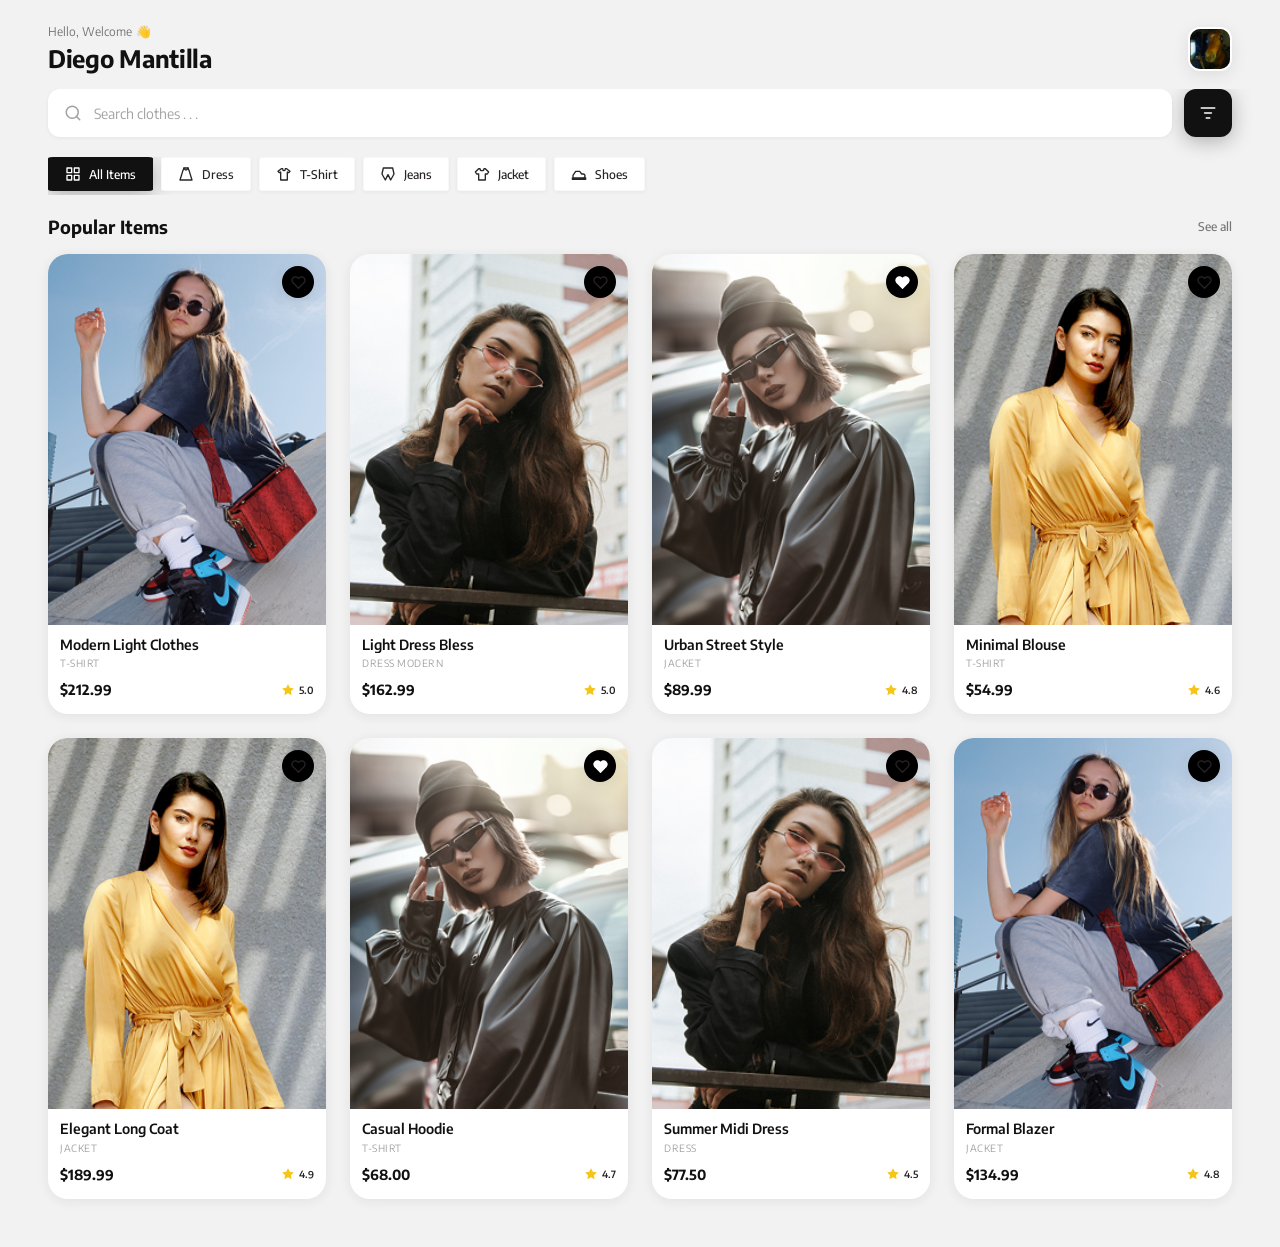
==== commit 409ea147: "feat: :memo: : mobile preview" ====
--- a/index.html
+++ b/index.html
@@ -11,6 +11,31 @@
 
 <div class="app">
 
+    <div class="iphone-top">
+    <span class="iphone-time">9:41</span>
+    <div class="iphone-icons">
+        <svg width="17" height="11" viewBox="0 0 17 11" fill="currentColor">
+        <rect x="0" y="8" width="3" height="3" rx="0.5"/>
+        <rect x="4.5" y="5.5" width="3" height="5.5" rx="0.5"/>
+        <rect x="9" y="2.5" width="3" height="8.5" rx="0.5"/>
+        <rect x="13.5" y="0" width="3" height="11" rx="0.5"/>
+        </svg>
+        <svg width="16" height="12" viewBox="0 0 16 12" fill="currentColor">
+        <path d="M8 8.5a2 2 0 1 0 0 4 2 2 0 0 0 0-4z"/>
+        <path d="M3.5 5.5a6.5 6.5 0 0 1 9 0l1.5-1.5a8.5 8.5 0 0 0-12 0l1.5 1.5z"/>
+        <path d="M0 3a11 11 0 0 1 16 0l-1.5 1.5a9 9 0 0 0-13 0L0 3z" opacity="0.4"/>
+        </svg>
+        <svg width="25" height="12" viewBox="0 0 25 12" fill="currentColor">
+        <rect x="0.5" y="0.5" width="20" height="11" rx="2.5" stroke="currentColor" stroke-width="1" fill="none"/>
+        <rect x="21" y="3.5" width="3.5" height="5" rx="1.5"/>
+        <rect x="2" y="2" width="16" height="8" rx="1.5"/>
+        </svg>
+    </div>
+    </div>
+
+    <div class="iphone-bottom">
+        <div class="iphone-pill"></div>
+    </div>
   <header class="header" role="banner">
     <div class="greeting">
       <span class="hello">Hello, Welcome <span aria-hidden="true">👋</span></span>
--- a/css/style.css
+++ b/css/style.css
@@ -33,6 +33,7 @@
   flex-direction: column;
   padding-bottom: calc(var(--navbar-height) + var(--space-6));
   overflow-x: hidden;
+  margin-top: 44px;
 }
 
 .header {
@@ -42,7 +43,7 @@
   padding: var(--space-6) var(--space-5) var(--space-4);
   background-color: var(--color-bg);
   position: sticky;
-  top: 0;
+  top: 0px;
   z-index: 100;
 }
 
@@ -122,10 +123,10 @@
 .cat-item {
   display: flex; align-items: center; gap: var(--space-2);
   padding: var(--space-2) var(--space-4);
-  border-radius: var(--radius-full);
+  border-radius: 5%;
   font-size: var(--font-size-sm); font-weight: var(--font-weight-medium);
   white-space: nowrap; cursor: pointer;
-  border: 1.5px solid transparent;
+  border: 1.5px solid rgb(248, 248, 248);
   transition: all var(--transition-base);
   background-color: var(--color-white); color: var(--color-dark);
   box-shadow: var(--shadow-sm); text-decoration: none;
@@ -191,7 +192,7 @@
 .btn-fav {
   position: absolute; top: var(--space-3); right: var(--space-3);
   width: 32px; height: 32px;
-  background-color: var(--color-white); border-radius: var(--radius-full);
+  background-color: black; border-radius: var(--radius-full);
   display: flex; align-items: center; justify-content: center;
   box-shadow: var(--shadow-md);
   transition: transform var(--transition-fast), background-color var(--transition-fast);
@@ -199,7 +200,7 @@
 }
 .btn-fav:hover { transform: scale(1.1); background-color: var(--color-bg); }
 .btn-fav svg { width: 15px; height: 15px; color: var(--color-dark); }
-.btn-fav.active svg { fill: #FF4D4D; color: #FF4D4D; }
+.btn-fav.active svg { fill: #ffffff ! important; color: #ffffff !important; }
 
 .card-body {
   padding: var(--space-3) var(--space-3) var(--space-4);
@@ -237,17 +238,16 @@
 }
 
 .bottom-nav {
-  position: fixed; bottom: 0;
+  position: fixed; bottom: 16px;
   left: 50%; transform: translateX(-50%);
-  width: 100%; max-width: var(--max-width-mobile);
+  width: calc(100% - 32px); max-width: 380px;
   height: var(--navbar-height);
   background-color: var(--color-black);
-  border-radius: var(--radius-2xl) var(--radius-2xl) 0 0;
+  border-radius: var(--radius-full);
   display: flex; align-items: center; justify-content: space-around;
   padding: 0 var(--space-6); z-index: 200;
-  box-shadow: 0 -4px 24px rgba(18,17,17,0.20);
-  transition: bottom var(--transition-base), border-radius var(--transition-base),
-              max-width var(--transition-base), box-shadow var(--transition-base);
+  box-shadow: 0 8px 32px rgba(18,17,17,0.30);
+  transition: bottom var(--transition-base), box-shadow var(--transition-base);
 }
 
 .nav-item {
@@ -272,6 +272,50 @@
   border: 1.5px solid var(--color-black);
 }
 
+.iphone-top {
+  position: fixed;
+  top: 0; left: 50%;
+  transform: translateX(-50%);
+  width: 100%; max-width: 430px;
+  height: 44px;
+  display: flex; align-items: center; justify-content: space-between;
+  padding: 0 22px;
+  z-index: 900;
+  pointer-events: none;
+}
+
+.iphone-time {
+  font-size: 15px; font-weight: 700; letter-spacing: -0.4px;
+  color: #121111;
+}
+
+.iphone-icons {
+  display: flex; align-items: center; gap: 6px;
+  color: #121111;
+}
+
+.iphone-bottom {
+  position: fixed;
+  bottom: 6px; left: 50%;
+  transform: translateX(-50%);
+  width: 100%; max-width: 430px;
+  height: 12px;
+  display: flex; align-items: center; justify-content: center;
+  z-index: 150;
+  pointer-events: none;
+}
+
+.iphone-pill {
+  width: 134px; height: 5px;
+  background: #000000;
+  border-radius: 100px;
+}
+
+
+@media (min-width: 1024px) {
+  .iphone-top, .iphone-bottom { display: none; }
+}
+
 @media (min-width: 480px) {
   .header, .section-head     { padding-left: var(--space-6); padding-right: var(--space-6); }
   .search, .categories       { padding-left: var(--space-6); padding-right: var(--space-6); }
@@ -291,18 +335,12 @@
   .products                  { padding: 0 var(--space-8); }
 
   .products-grid             { grid-template-columns: repeat(3, 1fr); gap: var(--space-5); }
-
-  .bottom-nav {
-    max-width: 380px;
-    bottom: var(--space-5);
-    border-radius: var(--radius-full);
-    box-shadow: 0 8px 32px rgba(18,17,17,0.30);
-  }
 }
 
 @media (min-width: 1024px) {
-  .app                       { max-width: 1280px; }
-  .bottom-nav                { max-width: 1280px; }
+  .app                       { max-width: 1280px; margin-top: 0; padding-bottom: var(--space-12); }
+  .header                    { top: 0; }
+  .bottom-nav                { display: none; }
 
   .header, .section-head     { padding-left: var(--space-10); padding-right: var(--space-10); }
   .search, .categories       { padding-left: var(--space-10); padding-right: var(--space-10); }
@@ -310,15 +348,6 @@
 
   .products-grid             { grid-template-columns: repeat(4, 1fr); gap: var(--space-5); }
   .user-name                 { font-size: var(--font-size-2xl); }
-
-  .bottom-nav {
-    max-width: 420px;
-    bottom: var(--space-6);
-    height: 76px;
-    padding: 0 var(--space-8);
-  }
-  .nav-item                  { width: 62px; height: 62px; }
-  .nav-item svg              { width: 26px; height: 26px; }
 }
 
 @media (min-width: 1280px) {
@@ -329,5 +358,43 @@
   .products                  { padding: 0 var(--space-12); }
   .products-grid             { gap: var(--space-6); }
 
-  .bottom-nav                { bottom: var(--space-8); }
+.iphone-bar-top {
+  position: fixed; top: 0; left: 50%;
+  transform: translateX(-50%);
+  width: 100%; max-width: var(--max-width-mobile);
+  height: 44px; z-index: 900;
+  display: flex; align-items: center; justify-content: space-between;
+  padding: 0 22px;
+  pointer-events: none;
+}
+
+.iphone-time {
+  font-size: 15px; font-weight: 700;
+  color: var(--color-black); letter-spacing: -0.4px;
+  font-family: var(--font-family);
+}
+
+.iphone-icons {
+  display: flex; align-items: center; gap: 6px;
+  color: var(--color-black);
+}
+
+.iphone-bar-bottom {
+  position: fixed; bottom: 8px; left: 50%;
+  transform: translateX(-50%);
+  width: 100%; max-width: var(--max-width-mobile);
+  height: 20px; z-index: 900;
+  display: flex; align-items: center; justify-content: center;
+  pointer-events: none;
+}
+
+.iphone-home-pill {
+  width: 134px; height: 5px;
+  background: var(--color-black); opacity: 0.22;
+  border-radius: 100px;
+}
+}
+
+@media (min-width: 1024px) {
+  .iphone-bar-top, .iphone-bar-bottom { display: none; }
 }
